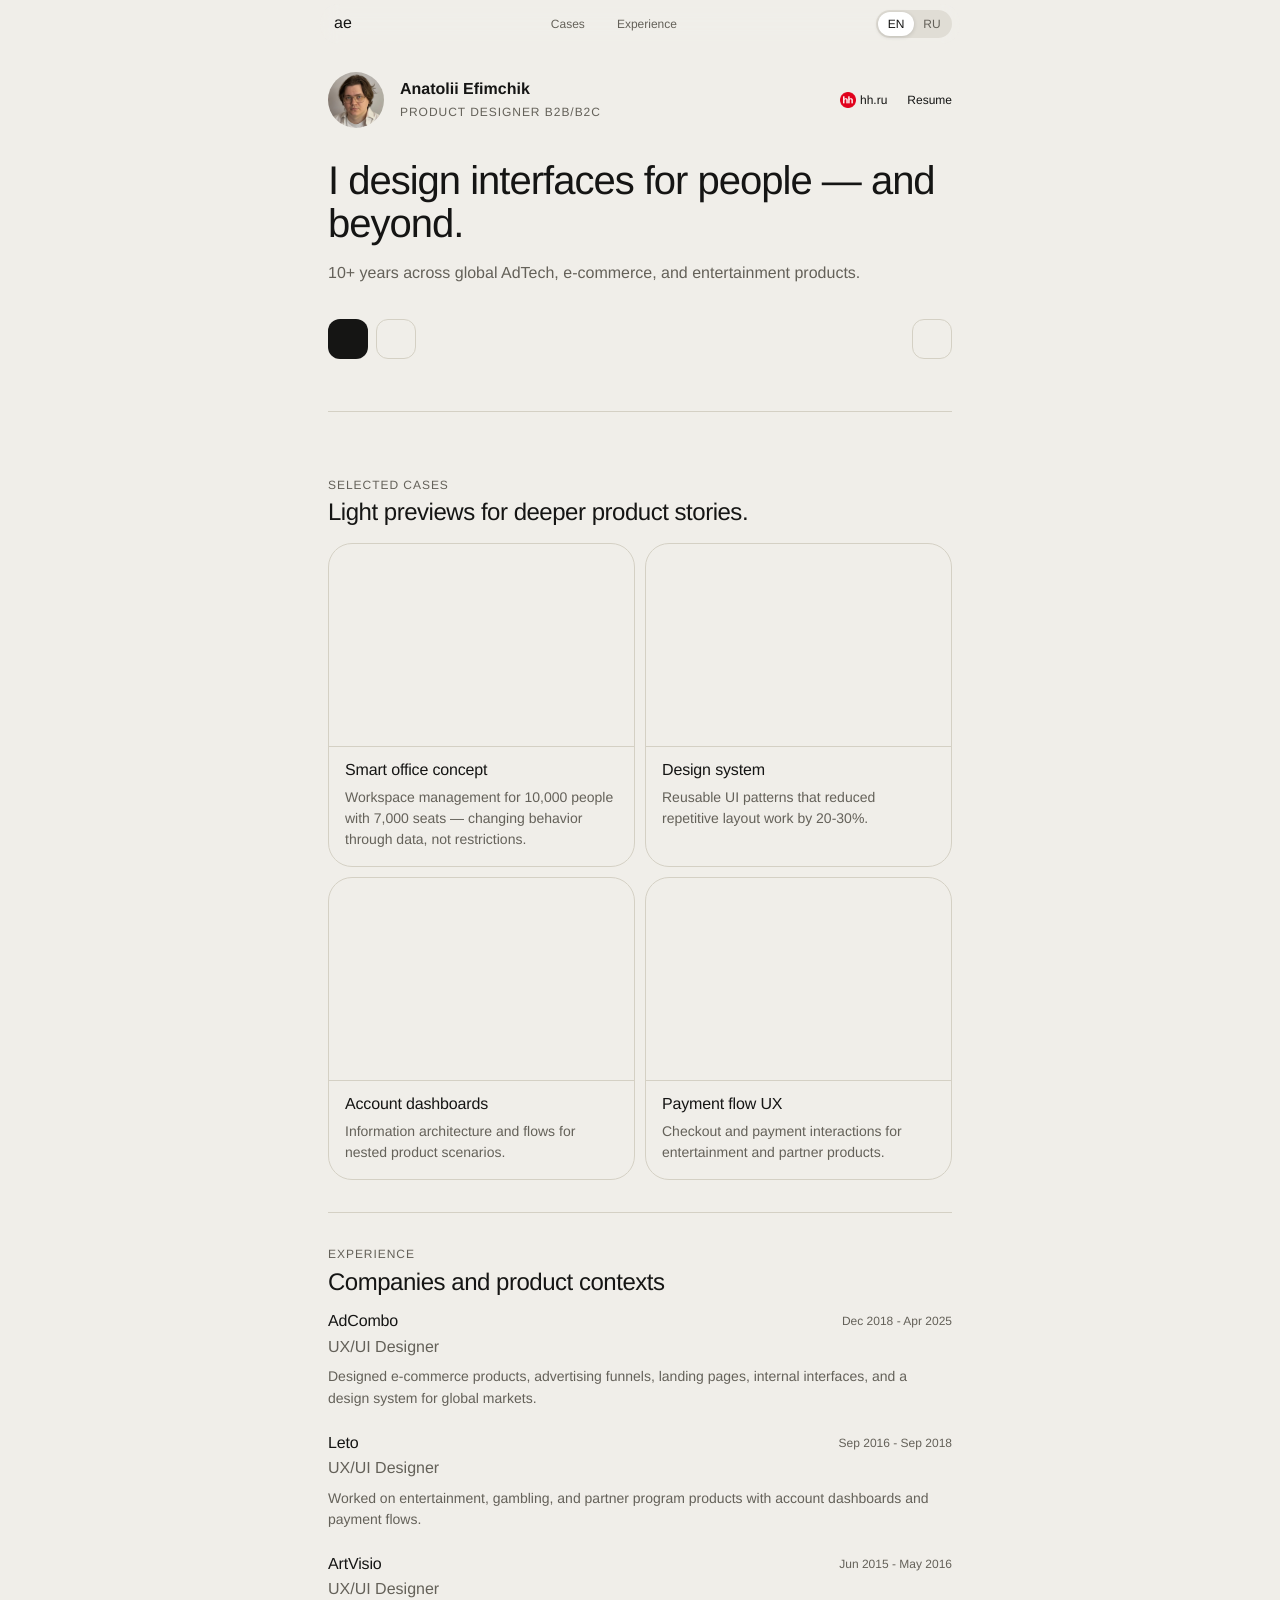
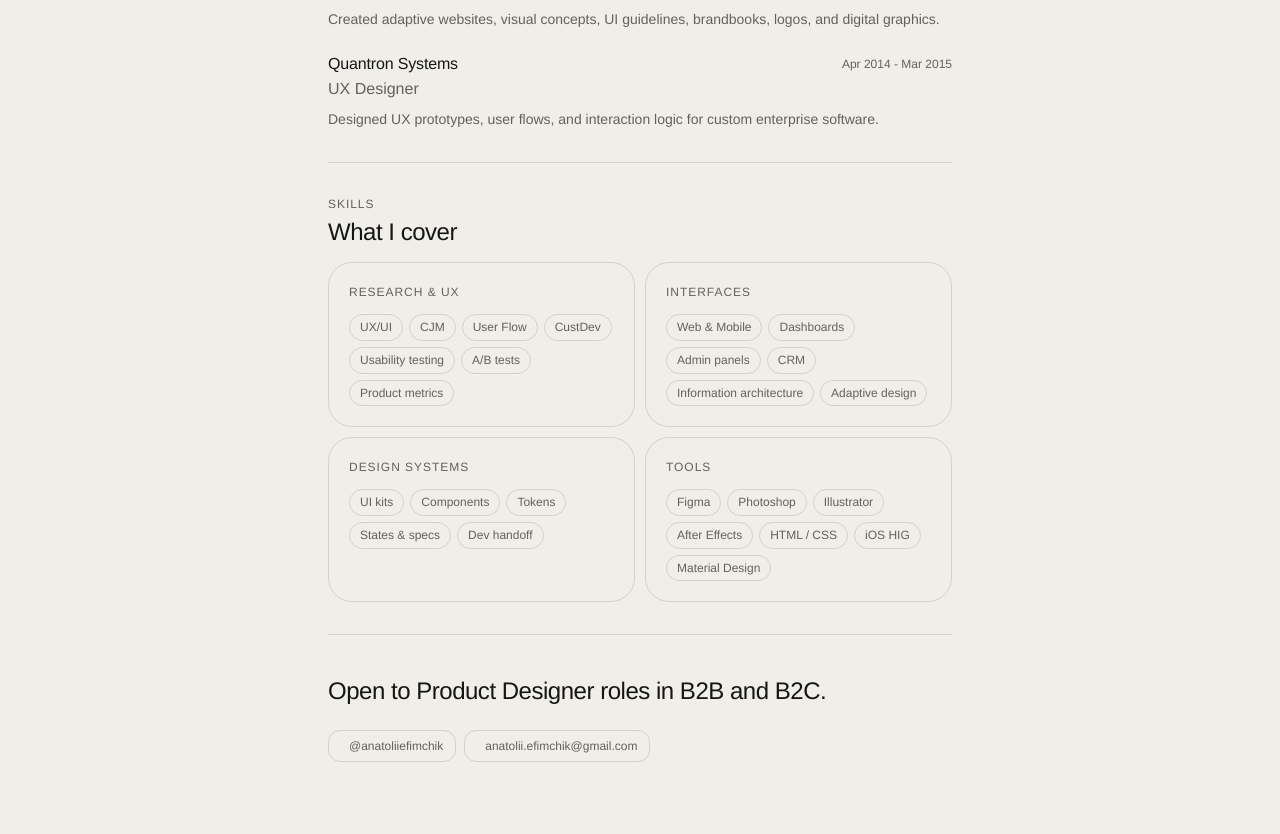
==== index.html @ 2717e151 "Initial portfolio site" ====
<!doctype html>
<html lang="en">
  <head>
    <meta charset="utf-8">
    <meta name="viewport" content="width=device-width, initial-scale=1">
    <meta name="description" content="Portfolio of Anatolii Efimchik, Product Designer for B2B and B2C products.">
    <title>Anatolii Efimchik - Product Designer</title>
    <link rel="icon" type="image/jpeg" href="./images/photo-small.jpg">
    <link rel="stylesheet" href="https://rsms.me/inter/inter.css">
    <link rel="stylesheet" href="https://cdn.hugeicons.com/font/hgi-stroke-rounded.css">
    <link rel="stylesheet" href="./styles.css">
  </head>
  <body>
    <header class="topbar">
      <div class="brand-group">
        <a class="brand" href="./index.html">ae</a>
      </div>
      <nav aria-label="Primary navigation">
        <a href="#cases" data-en="Cases" data-ru="Кейсы">Cases</a>
        <a href="#experience" data-en="Experience" data-ru="Опыт">Experience</a>
      </nav>
      <div class="lang-switch" aria-label="Language switcher">
        <label class="lang-pill">
          <input type="checkbox" class="lang-input">
          <span class="lang-pill-thumb"></span>
          <span class="lang-label active" id="lang-label-en">EN</span>
          <span class="lang-label" id="lang-label-ru">RU</span>
        </label>
      </div>
    </header>

    <main class="page" id="top">
      <section class="hero">
        <div class="hero-identity">
          <img class="hero-avatar" src="./images/photo-small.jpg" alt="Anatolii Efimchik">
          <div>
            <p class="hero-name" data-en="Anatolii Efimchik" data-ru="Анатолий Ефимчик">Anatolii Efimchik</p>
            <p class="eyebrow" data-en="Product Designer B2B/B2C" data-ru="Product Designer B2B/B2C">Product Designer B2B/B2C</p>
          </div>
          <div class="hero-links">
            <a class="resume-link" href="https://hh.ru/resume/1e203f9eff101777c90039ed1f7a636f473846" target="_blank" rel="noopener"><img class="btn-icon" src="./images/min-hh-red.png" alt="hh.ru">hh.ru</a>
            <a class="resume-link" href="./resume/Resume_Efimchik_EN.pdf" data-en-href="./resume/Resume_Efimchik_EN.pdf" data-ru-href="./resume/Resume_Efimchik_RU.pdf" target="_blank" rel="noopener"><i class="hgi-stroke hgi-pdf-02" aria-hidden="true"></i>Resume</a>
          </div>
        </div>
        <h1
          data-en="I design interfaces for people — and beyond."
          data-ru="Я создаю интерфейсы для людей — и не только."
        >
          I design interfaces for people — and beyond.
        </h1>
        <p
          class="lead"
          data-en="10+ years across global AdTech, e-commerce, and entertainment products."
          data-ru="10+ лет в глобальных продуктах AdTech, e-commerce и entertainment."
        >
          10+ years across global AdTech, e-commerce, and entertainment products.
        </p>
        <div class="actions">
          <a class="button primary" href="https://t.me/anatoliiefimchik" target="_blank" rel="noopener" aria-label="Telegram"><i class="hgi-stroke hgi-telegram"></i></a>
          <a class="button secondary" href="mailto:anatolii.efimchik@gmail.com" target="_blank" rel="noopener" aria-label="Email"><i class="hgi-stroke hgi-mail-01"></i></a>
          <a class="button secondary behance" href="https://www.behance.net/anatoliiefimchik" target="_blank" rel="noopener" aria-label="Behance"><i class="hgi-stroke hgi-behance-01"></i></a>
        </div>
      </section>

      <section class="section" id="cases">
        <div class="section-head">
          <p class="eyebrow" data-en="Selected cases" data-ru="Избранные кейсы">Selected cases</p>
          <h2 data-en="Light previews for deeper product stories." data-ru="Легкие превью для подробных продуктовых историй.">Light previews for deeper product stories.</h2>
        </div>

        <div class="bento-grid">
          <a class="bento-card js-reveal" href="./cases/myoffice.html">
            <div class="bento-img"></div>
            <div class="bento-body">
              <h3 class="bento-title" data-en="Smart office concept" data-ru="Концепт смарт-офиса">Smart office concept</h3>
              <p class="bento-desc" data-en="Workspace management for 10,000 people with 7,000 seats — changing behavior through data, not restrictions." data-ru="Управление рабочим пространством для 10 000 человек при 7 000 мест — меняем поведение через данные, а не запреты.">Workspace management for 10,000 people with 7,000 seats — changing behavior through data, not restrictions.</p>
            </div>
          </a>

          <a class="bento-card js-reveal" href="./cases/design-system.html">
            <div class="bento-img"></div>
            <div class="bento-body">
              <h3 class="bento-title" data-en="Design system" data-ru="Дизайн-система">Design system</h3>
              <p class="bento-desc" data-en="Reusable UI patterns that reduced repetitive layout work by 20-30%." data-ru="Переиспользуемые UI-паттерны, которые сократили подготовку типовых макетов на 20-30%.">Reusable UI patterns that reduced repetitive layout work by 20-30%.</p>
            </div>
          </a>

          <a class="bento-card js-reveal" href="./cases/account-dashboard.html">
            <div class="bento-img"></div>
            <div class="bento-body">
              <h3 class="bento-title" data-en="Account dashboards" data-ru="Личные кабинеты">Account dashboards</h3>
              <p class="bento-desc" data-en="Information architecture and flows for nested product scenarios." data-ru="Информационная архитектура и сценарии для интерфейсов с глубокой вложенностью.">Information architecture and flows for nested product scenarios.</p>
            </div>
          </a>

          <a class="bento-card js-reveal" href="./cases/payment-flow.html">
            <div class="bento-img"></div>
            <div class="bento-body">
              <h3 class="bento-title" data-en="Payment flow UX" data-ru="Платежные сценарии">Payment flow UX</h3>
              <p class="bento-desc" data-en="Checkout and payment interactions for entertainment and partner products." data-ru="Checkout и платежные взаимодействия для entertainment и партнерских продуктов.">Checkout and payment interactions for entertainment and partner products.</p>
            </div>
          </a>
        </div>
      </section>


      <section class="section" id="experience">
        <div class="section-head">
          <p class="eyebrow" data-en="Experience" data-ru="Опыт">Experience</p>
          <h2 data-en="Companies and product contexts" data-ru="Компании и продуктовые контексты">Companies and product contexts</h2>
        </div>

        <div class="timeline">
          <article class="job js-reveal">
            <div class="job-top">
              <h3>AdCombo</h3>
              <p data-en="Dec 2018 - Apr 2025" data-ru="Декабрь 2018 - Апрель 2025">Dec 2018 - Apr 2025</p>
            </div>
            <p data-en="UX/UI Designer" data-ru="UX/UI-дизайнер">UX/UI Designer</p>
            <p
              data-en="Designed e-commerce products, advertising funnels, landing pages, internal interfaces, and a design system for global markets."
              data-ru="Проектировал e-commerce продукты, рекламные воронки, лендинги, внутренние интерфейсы и дизайн-систему для международных рынков."
            >
              Designed e-commerce products, advertising funnels, landing pages, internal interfaces, and a design system for global markets.
            </p>
          </article>

          <article class="job js-reveal">
            <div class="job-top">
              <h3 data-en="Leto" data-ru="Лето">Leto</h3>
              <p data-en="Sep 2016 - Sep 2018" data-ru="Сентябрь 2016 - Сентябрь 2018">Sep 2016 - Sep 2018</p>
            </div>
            <p data-en="UX/UI Designer" data-ru="UX/UI-дизайнер">UX/UI Designer</p>
            <p data-en="Worked on entertainment, gambling, and partner program products with account dashboards and payment flows." data-ru="Работал с entertainment, gambling и партнерскими продуктами, личными кабинетами и платежными сценариями.">Worked on entertainment, gambling, and partner program products with account dashboards and payment flows.</p>
          </article>

          <article class="job js-reveal">
            <div class="job-top">
              <h3>ArtVisio</h3>
              <p data-en="Jun 2015 - May 2016" data-ru="Июнь 2015 - Май 2016">Jun 2015 - May 2016</p>
            </div>
            <p data-en="UX/UI Designer" data-ru="UX/UI-дизайнер">UX/UI Designer</p>
            <p data-en="Created adaptive websites, visual concepts, UI guidelines, brandbooks, logos, and digital graphics." data-ru="Создавал адаптивные сайты, визуальные концепции, UI-гайдлайны, брендбуки, логотипы и цифровую графику.">Created adaptive websites, visual concepts, UI guidelines, brandbooks, logos, and digital graphics.</p>
          </article>

          <article class="job js-reveal">
            <div class="job-top">
              <h3>Quantron Systems</h3>
              <p data-en="Apr 2014 - Mar 2015" data-ru="Апрель 2014 - Март 2015">Apr 2014 - Mar 2015</p>
            </div>
            <p data-en="UX Designer" data-ru="UX-дизайнер">UX Designer</p>
            <p data-en="Designed UX prototypes, user flows, and interaction logic for custom enterprise software." data-ru="Проектировал UX-прототипы, User Flow и логику взаимодействия для сложного ПО на заказ.">Designed UX prototypes, user flows, and interaction logic for custom enterprise software.</p>
          </article>
        </div>
      </section>

      <section class="section" id="skills">
        <div class="section-head">
          <p class="eyebrow" data-en="Skills" data-ru="Навыки">Skills</p>
          <h2 data-en="What I cover" data-ru="Что закрываю">What I cover</h2>
        </div>
        <div class="bento-grid">
          <div class="bento-card bento-card--text js-reveal">
            <div class="bento-body">
              <span class="bento-eyebrow" data-en="Research & UX" data-ru="Research & UX">Research & UX</span>
              <div class="skill-tags">
                <span class="skill-tag">UX/UI</span>
                <span class="skill-tag">CJM</span>
                <span class="skill-tag">User Flow</span>
                <span class="skill-tag">CustDev</span>
                <span class="skill-tag">Usability testing</span>
                <span class="skill-tag">A/B tests</span>
                <span class="skill-tag">Product metrics</span>
              </div>
            </div>
          </div>

          <div class="bento-card bento-card--text js-reveal">
            <div class="bento-body">
              <span class="bento-eyebrow" data-en="Interfaces" data-ru="Интерфейсы">Interfaces</span>
              <div class="skill-tags">
                <span class="skill-tag">Web & Mobile</span>
                <span class="skill-tag">Dashboards</span>
                <span class="skill-tag">Admin panels</span>
                <span class="skill-tag">CRM</span>
                <span class="skill-tag">Information architecture</span>
                <span class="skill-tag">Adaptive design</span>
              </div>
            </div>
          </div>

          <div class="bento-card bento-card--text js-reveal">
            <div class="bento-body">
              <span class="bento-eyebrow" data-en="Design Systems" data-ru="Дизайн-системы">Design Systems</span>
              <div class="skill-tags">
                <span class="skill-tag">UI kits</span>
                <span class="skill-tag">Components</span>
                <span class="skill-tag">Tokens</span>
                <span class="skill-tag">States & specs</span>
                <span class="skill-tag">Dev handoff</span>
              </div>
            </div>
          </div>

          <div class="bento-card bento-card--text js-reveal">
            <div class="bento-body">
              <span class="bento-eyebrow" data-en="Tools" data-ru="Инструменты">Tools</span>
              <div class="skill-tags">
                <span class="skill-tag">Figma</span>
                <span class="skill-tag">Photoshop</span>
                <span class="skill-tag">Illustrator</span>
                <span class="skill-tag">After Effects</span>
                <span class="skill-tag">HTML / CSS</span>
                <span class="skill-tag">iOS HIG</span>
                <span class="skill-tag">Material Design</span>
              </div>
            </div>
          </div>
        </div>
      </section>

      <section class="section contact" id="contact">
        <h2 class="js-reveal" data-en="Open to Product Designer roles in B2B and B2C." data-ru="Открыт к роли продуктового дизайнера в B2B и B2C.">Open to Product Designer roles in B2B and B2C.</h2>
        <div class="contact-links">
          <a href="https://t.me/anatoliiefimchik" target="_blank" rel="noopener"><i class="hgi-stroke hgi-telegram" aria-hidden="true"></i>@anatoliiefimchik</a>
          <a href="mailto:anatolii.efimchik@gmail.com" target="_blank" rel="noopener"><i class="hgi-stroke hgi-mail-01" aria-hidden="true"></i>anatolii.efimchik@gmail.com</a>
        </div>
      </section>
    </main>

    <script src="./lang.js"></script>
    <script src="./nav.js"></script>
    <script src="./animate.js"></script>
  </body>
</html>
---- styles.css ----
:root {
  --background: #F0EEE9;
  --foreground: #151514;
  --muted: #646159;
  --line: #d4d0c4;
  --accent: #4E6CFF;
  --ease-out-expo: cubic-bezier(0.16, 1, 0.3, 1);
}

* {
  box-sizing: border-box;
}

::selection {
  background: var(--accent);
  color: #ffffff;
}

html {
  scroll-behavior: smooth;
}

body {
  margin: 0;
  background-color: var(--background);
  color: var(--foreground);
  font-family: Inter, Arial, Helvetica, sans-serif;
  font-feature-settings:
    "cv01" 1,
    "cv02" 1,
    "cv03" 1,
    "cv04" 1,
    "cv05" 1,
    "cv06" 1,
    "cv08" 1,
    "cv09" 1,
    "cv10" 1,
    "cv11" 1,
    "cv12" 1,
    "cv13" 1,
    "calt" 1;
  font-kerning: normal;
  font-optical-sizing: auto;
  text-rendering: geometricPrecision;
}

a {
  color: inherit;
  text-decoration: none;
}

.topbar,
.page {
  width: min(100% - 16px, 640px);
  margin-right: auto;
  margin-left: auto;
}

.topbar {
  position: sticky;
  top: 4px;
  z-index: 10;
  display: grid;
  grid-template-columns: auto 1fr auto;
  gap: 12px;
  align-items: center;
  border-radius: 999px;
  background: rgba(240, 238, 233, 0.6);
  padding: 4px 8px;
  backdrop-filter: blur(8px);
}

.brand-group {
  display: flex;
  align-items: center;
  gap: 8px;
  padding-left: 6px;
}

.hero-identity {
  display: flex;
  align-items: center;
  gap: 16px;
  margin-bottom: 32px;
}

.hero-avatar {
  width: 56px;
  height: 56px;
  border-radius: 50%;
  object-fit: cover;
  object-position: center top;
  flex-shrink: 0;
}

.hero-identity .hero-name {
  margin-bottom: 0px;
}

.hero-identity .eyebrow {
  margin-bottom: 0;
}

.hero-links {
  display: flex;
  gap: 16px;
  margin-left: auto;
  align-items: center;
}

.resume-link {
  display: inline-flex;
  align-items: center;
  gap: 4px;
  color: var(--foreground);
  font-size: 12px;
  font-weight: 400;
}

.brand {
  font-size: 16px;
  font-weight: 400;
  transition: color 0.2s ease;
}

.button span {
  font-size: inherit;
  color: inherit;
  line-height: inherit;
}

.button.small {
  min-height: 32px;
  padding: 0 8px;
  font-size: 12px;
  gap: 4px;
}

.btn-icon {
  width: 16px;
  height: 16px;
  display: block;
  flex-shrink: 0;
}

.button .hgi-stroke,
.resume-link .hgi-stroke,
.contact-links a .hgi-stroke {
  font-size: 16px;
  line-height: 1;
}

nav,
.lang-switch,
.actions,
.contact-links {
  display: flex;
  gap: 8px;
}

nav {
  justify-content: center;
}

nav a,
.button,
.contact-links a {
  display: inline-flex;
  gap: 8px;
  min-height: 32px;
  align-items: center;
  justify-content: center;
  border: 0;
  border-radius: 12px;
  padding: 0 12px;
  background: transparent;
  color: var(--muted);
  font: inherit;
  font-size: 12px;
  font-weight: 400;
  cursor: pointer;
  transition: color 0.2s ease, background-color 0.2s ease, border-color 0.2s ease;
}

.lang-switch {
  justify-content: flex-end;
  align-items: center;
}

.lang-label {
  font-size: 12px;
  font-weight: 400;
  color: var(--muted);
  transition: color 0.2s ease;
  user-select: none;
}

.lang-label.active {
  color: var(--foreground);
}

.lang-pill {
  position: relative;
  display: inline-flex;
  align-items: center;
  background: #e0ddd5;
  border-radius: 999px;
  padding: 2px;
  cursor: pointer;
  user-select: none;
}

.lang-input {
  display: none;
}

.lang-pill-thumb {
  position: absolute;
  top: 2px;
  left: 2px;
  width: calc(50% - 2px);
  height: calc(100% - 4px);
  background: #ffffff;
  border-radius: 999px;
  box-shadow: 0 1px 4px rgba(0, 0, 0, 0.15);
  transition: transform 0.2s ease;
  pointer-events: none;
}

.lang-input:checked ~ .lang-pill-thumb {
  transform: translateX(100%);
}

.lang-pill .lang-label {
  position: relative;
  z-index: 1;
  width: 36px;
  height: 24px;
  display: inline-flex;
  align-items: center;
  justify-content: center;
}

.page {
  padding: 32px 8px 72px;
}

.hero {
  padding: 0 0 52px;
}

.section {
  border-top: 1px solid var(--line);
  padding: 32px 0;
}

.hero-name {
  margin: 0 0 8px;
  color: var(--foreground);
  font-size: 16px;
  font-weight: 600;
}

.eyebrow {
  margin: 0 0 6px;
  color: var(--muted);
  font-size: 12px;
  font-weight: 400;
  text-transform: uppercase;
  letter-spacing: 0.08em;
}

h1,
h2,
h3,
p {
  margin-top: 0;
}

p,
li {
  text-wrap: pretty;
}

h1 {
  max-width: none;
  margin-bottom: 16px;
  font-size: clamp(24px, 6vw, 40px);
  font-weight: 500;
  line-height: 1.08;
  letter-spacing: -0.025em;
  text-wrap: none;
}

h2 {
  max-width: none;
  margin-bottom: 16px;
  font-size: clamp(20px, 4vw, 24px);
  font-weight: 500;
  line-height: 1.1;
  letter-spacing: -0.02em;
  text-wrap: balance;
}

h3 {
  margin-bottom: 8px;
  font-size: 16px;
  font-weight: 500;
  line-height: 1.2;
  letter-spacing: -0.01em;
  text-wrap: balance;
}

p,
li,
span {
  color: var(--muted);
  font-size: 16px;
  line-height: 1.55;
}

.lead {
  max-width: 38rem;
  font-size: 16px;
  line-height: 1.52;
}

.body-text {
  max-width: 38rem;
  font-size: 16px;
  line-height: 1.55;
}

.actions {
  flex-wrap: wrap;
  margin-top: 32px;
}

.actions .button {
  width: 40px;
  padding: 0;
  justify-content: center;
}

.actions .behance {
  margin-left: auto;
}

.button {
  min-height: 40px;
  padding: 0 16px 0 12px;
}

.primary {
  background: var(--foreground);
  color: var(--background);
  border: 1px solid transparent;
}

.secondary,
.contact-links a {
  border: 1px solid var(--line);
}

.section-head {
  margin-bottom: 16px;
}

.plain-list {
  border-top: 1px solid var(--line);
}

.timeline .job:last-child,
.plain-list li:last-child {
  border-bottom: none;
}

.timeline {
  display: flex;
  flex-direction: column;
  gap: 24px;
}

.job {
  padding: 0;
}

.job-top {
  display: flex;
  justify-content: space-between;
  gap: 16px;
  margin-bottom: 4px;
}

.job-top h3 {
  margin-bottom: 0;
}

.job-top p {
  flex: 0 0 auto;
  margin-bottom: 0;
  font-size: 12px;
}

.job > p:not(:last-child) {
  margin-bottom: 6px;
}

.job > p:last-child {
  margin-bottom: 0;
  font-size: 14px;
}

.plain-list {
  margin: 0;
  padding: 0;
  list-style: none;
}

.plain-list li {
  border-bottom: 1px solid var(--line);
  padding: 16px 0;
}

#cases {
  padding-top: 64px;
}

.contact {
  padding-top: 44px;
  padding-bottom: 0;
}

.contact h2 {
  max-width: none;
}

.contact-links {
  flex-wrap: wrap;
  margin-top: 24px;
}

.brand:hover {
  color: var(--accent);
}

nav a:hover,
nav a[aria-current="true"] {
  color: var(--foreground);
}

.button.primary:hover {
  background-color: var(--accent);
}

.button.secondary:hover,
.contact-links a:hover {
  border-color: var(--muted);
  color: var(--foreground);
}

.resume-link {
  transition: opacity 0.2s ease;
}

.resume-link:hover {
  opacity: 0.7;
}

.button:active {
  transform: scale(0.98);
}

:focus-visible {
  outline: 2px solid var(--accent);
  outline-offset: 2px;
  border-radius: 8px;
}

.case-page-hero {
  border-top: 1px solid var(--line);
  padding-top: 64px;
}

/* ─── Keyframes ─── */

@keyframes fade-up {
  from {
    opacity: 0;
    transform: translateY(14px);
  }
  to {
    opacity: 1;
    transform: translateY(0);
  }
}

@keyframes fade-in {
  from { opacity: 0; }
  to { opacity: 1; }
}

/* ─── Page-load sequence ─── */

.topbar {
  animation: fade-in 500ms var(--ease-out-expo) both;
}

.hero-identity {
  animation: fade-up 600ms var(--ease-out-expo) both;
}

.hero h1 {
  animation: fade-up 600ms var(--ease-out-expo) 100ms both;
}

.hero .lead {
  animation: fade-up 600ms var(--ease-out-expo) 200ms both;
}

.hero .actions {
  animation: fade-up 600ms var(--ease-out-expo) 300ms both;
}

.case-page-hero .eyebrow {
  animation: fade-up 600ms var(--ease-out-expo) both;
}

.case-page-hero h1 {
  animation: fade-up 600ms var(--ease-out-expo) 100ms both;
}

.case-page-hero .lead {
  animation: fade-up 600ms var(--ease-out-expo) 200ms both;
}

.case-page-hero .case-meta {
  animation: fade-up 600ms var(--ease-out-expo) 300ms both;
}

/* ─── Scroll reveals ─── */

.js-reveal {
  opacity: 0;
  transform: translateY(12px);
  transition: opacity 500ms var(--ease-out-expo), transform 500ms var(--ease-out-expo);
}

.js-reveal.is-visible {
  opacity: 1;
  transform: translateY(0);
}


@media (prefers-reduced-motion: reduce) {
  *,
  *::before,
  *::after {
    transition-duration: 0.01ms !important;
    animation-duration: 0.01ms !important;
  }

  .js-reveal {
    opacity: 1;
    transform: none;
    transition: none;
  }
}

/* ─── Case page components ─── */

.case-meta {
  display: grid;
  grid-template-columns: auto 1fr;
  gap: 10px 24px;
  align-items: baseline;
  margin: 28px 0 32px;
  padding: 0;
}

.case-meta dt {
  margin: 0;
  padding: 0;
  color: var(--muted);
  font-size: 12px;
  font-weight: 400;
  text-transform: uppercase;
  letter-spacing: 0.08em;
  line-height: 1.55;
}

.case-meta dd {
  margin: 0;
  padding: 0;
  color: var(--foreground);
  font-size: 14px;
  line-height: 1.55;
}

.case-table {
  width: 100%;
  border-collapse: collapse;
  margin: 16px 0 24px;
}

.case-table th {
  text-align: left;
  font-size: 12px;
  font-weight: 400;
  color: var(--muted);
  text-transform: uppercase;
  letter-spacing: 0.06em;
  padding: 8px 16px 8px 0;
  border-bottom: 1px solid var(--line);
}

.case-table td {
  vertical-align: top;
  font-size: 14px;
  color: var(--muted);
  line-height: 1.55;
  padding: 10px 16px 10px 0;
  border-bottom: 1px solid var(--line);
}

.case-table tr:last-child td {
  border-bottom: none;
}

.case-table td:first-child {
  padding-right: 24px;
  color: var(--foreground);
  font-size: 14px;
}

.callout {
  border: 1px solid var(--line);
  padding: 16px 20px;
  margin: 20px 0;
  border-radius: 12px;
}

.callout p {
  font-size: 16px;
  line-height: 1.55;
  margin-bottom: 8px;
}

.callout p:last-child {
  margin-bottom: 0;
}

.callout-title {
  color: var(--foreground);
  font-weight: 500;
}

.callout-key {
  color: var(--foreground);
  font-weight: 500;
  font-size: 14px;
}

.callout-quote {
  font-size: 12px;
  color: var(--muted);
  font-style: italic;
  padding-top: 4px;
  border-top: 1px solid var(--line);
  margin-top: 10px;
}

.case-excluded {
  font-size: 12px;
  color: var(--muted);
  opacity: 0.6;
  margin-bottom: 0;
}

.case-excluded::before {
  content: "// ";
}

.section > h3 {
  margin-top: 24px;
  margin-bottom: 12px;
}

/* ─── Case sticky nav ─── */

.case-page {
  padding-bottom: 100px;
}

.case-nav {
  position: fixed;
  bottom: 8px;
  left: 50%;
  transform: translateX(-50%);
  width: min(calc(100% - 16px), 640px);
  display: flex;
  justify-content: space-between;
  align-items: center;
  border-radius: 999px;
  background: rgba(240, 238, 233, 0.8);
  padding: 4px;
  backdrop-filter: blur(8px);
  z-index: 10;
}

.case-nav .button {
  background: transparent;
  border: none;
  min-height: 32px;
  padding: 0 12px;
  font-size: 12px;
  gap: 4px;
  transition: color 0.2s ease;
}

.case-nav .button:hover {
  color: var(--foreground);
}

.img-placeholder {
  width: 100%;
  aspect-ratio: 16 / 9;
  border: 1px dashed var(--muted);
  border-radius: 8px;
  display: flex;
  align-items: center;
  justify-content: center;
  margin: 24px 0;
  color: var(--muted);
  font-size: 12px;
  letter-spacing: 0.06em;
  text-transform: uppercase;
}

.hmw-list li {
  padding: 20px 0;
}

.hmw-list li p:first-child {
  color: var(--foreground);
  margin-bottom: 6px;
}

.hmw-list li p + p {
  font-size: 14px;
}

/* ─── Bento grid ─── */

.bento-grid {
  display: grid;
  grid-template-columns: 1fr 1fr;
  gap: 10px;
}

.bento-card {
  border: 1px solid var(--line);
  border-radius: 24px;
  overflow: hidden;
  display: flex;
  flex-direction: column;
  transition: border-color 0.2s ease;
}

a.bento-card:hover {
  border-color: var(--muted);
}

a.bento-card:hover .bento-title {
  color: var(--accent);
}

.bento-placeholder {
  grid-column: 1 / -1;
  border-style: dashed;
  opacity: 0.45;
  cursor: default;
}

.bento-placeholder .bento-img {
  aspect-ratio: 4 / 1;
}

.bento-img {
  width: 100%;
  aspect-ratio: 3 / 2;
  border-bottom: 1px solid var(--line);
  flex-shrink: 0;
}


.bento-body {
  padding: 14px 16px 16px;
  display: flex;
  flex-direction: column;
  flex: 1;
}

.bento-title {
  margin: 0 0 6px;
  font-size: 16px;
  font-weight: 500;
  line-height: 1.25;
  letter-spacing: -0.01em;
  color: var(--foreground);
  transition: color 0.2s ease;
}

.bento-desc {
  margin: 0;
  font-size: 14px;
  line-height: 1.5;
}

.bento-card--text .bento-body {
  padding: 20px;
}

.bento-eyebrow {
  display: block;
  color: var(--muted);
  font-size: 12px;
  font-weight: 400;
  text-transform: uppercase;
  letter-spacing: 0.08em;
  margin-bottom: 12px;
}

.skill-tags {
  display: flex;
  flex-wrap: wrap;
  gap: 6px;
}

.skill-tag {
  display: inline-flex;
  align-items: center;
  padding: 4px 10px;
  border: 1px solid var(--line);
  border-radius: 999px;
  font-size: 12px;
  color: var(--muted);
  line-height: 1.4;
}

.bento-grid .js-reveal:nth-child(2) { transition-delay: 70ms; }
.bento-grid .js-reveal:nth-child(3) { transition-delay: 140ms; }
.bento-grid .js-reveal:nth-child(4) { transition-delay: 210ms; }
.bento-grid .js-reveal:nth-child(5) { transition-delay: 280ms; }

@media (max-width: 560px) {
  .topbar {
    grid-template-columns: auto 1fr;
  }

  nav {
    justify-content: flex-end;
    flex-wrap: wrap;
  }

  .lang-switch {
    grid-column: 1 / -1;
    justify-content: flex-start;
  }

  .page {
    padding-top: 24px;
  }

  .hero {
    padding: 28px 0 36px;
  }

  .job-top {
    display: block;
  }

  .bento-grid {
    grid-template-columns: 1fr;
  }

  .bento-placeholder {
    grid-column: auto;
  }
}
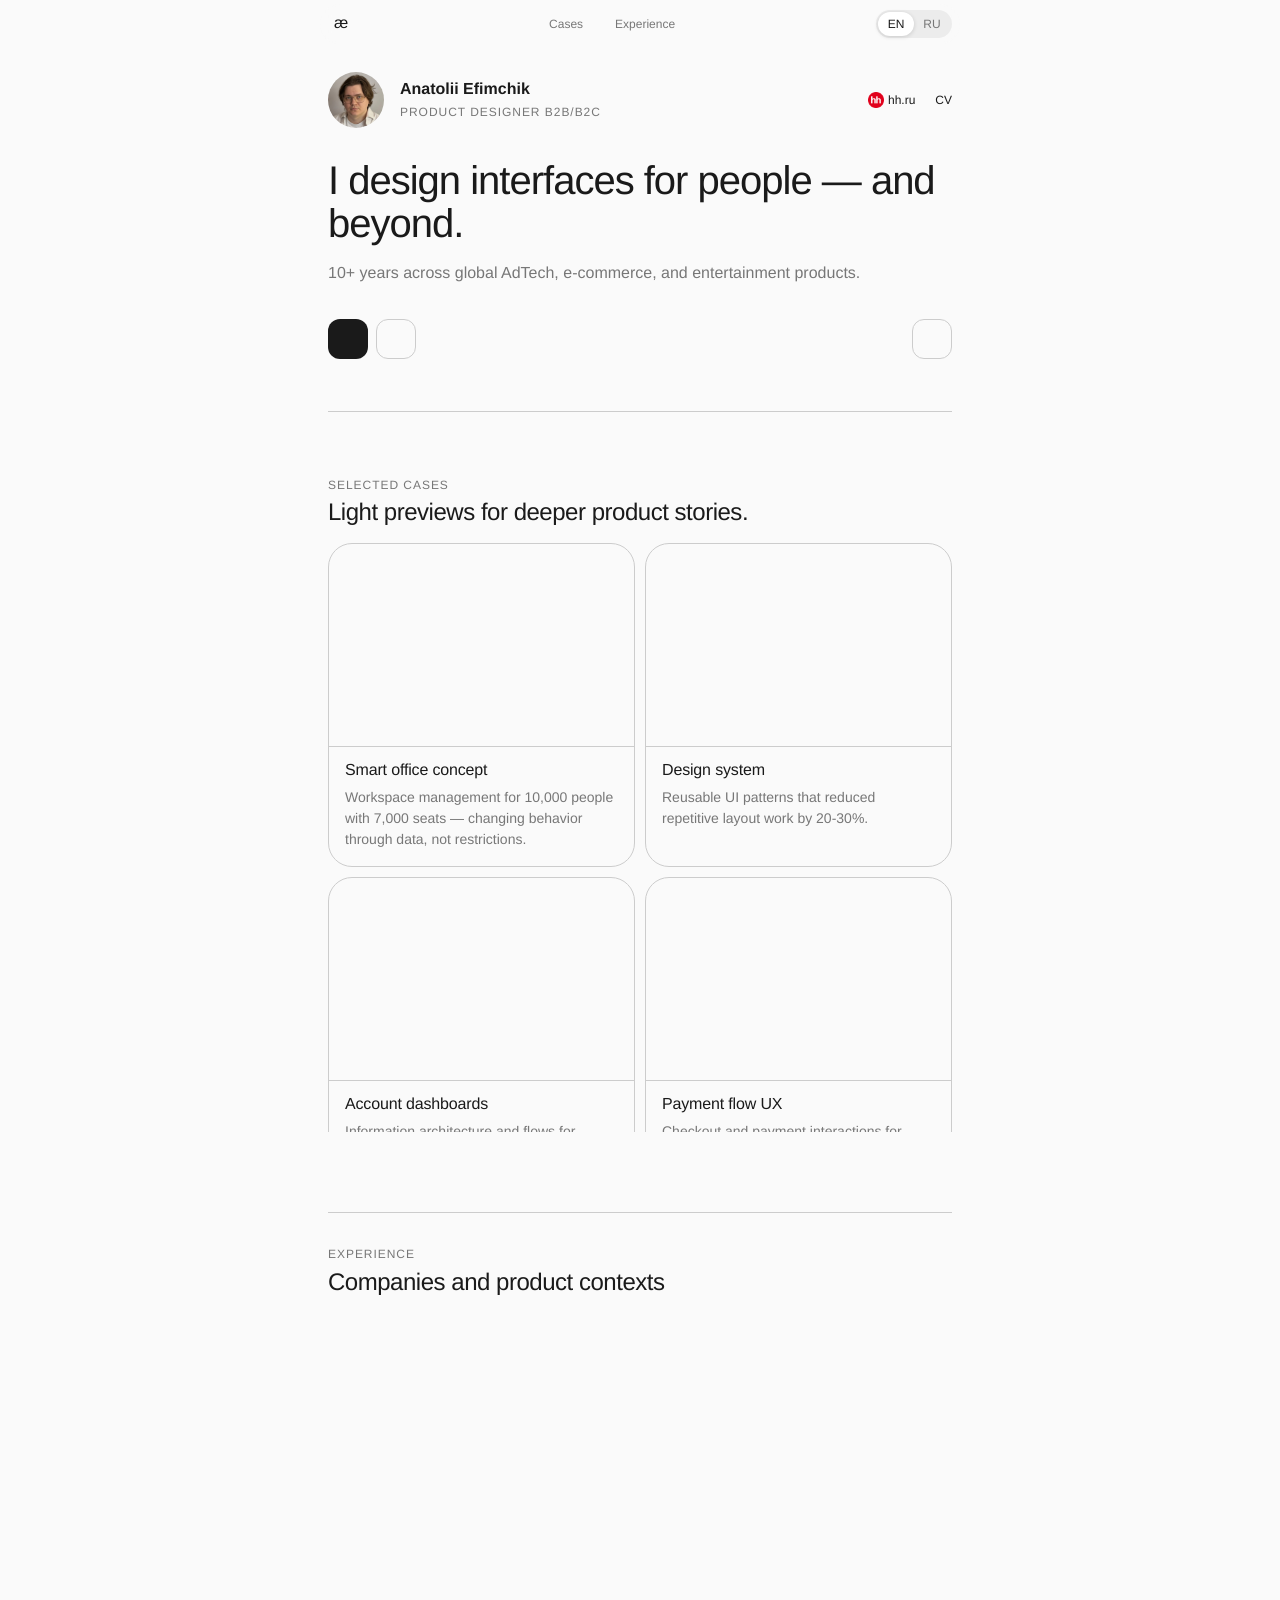
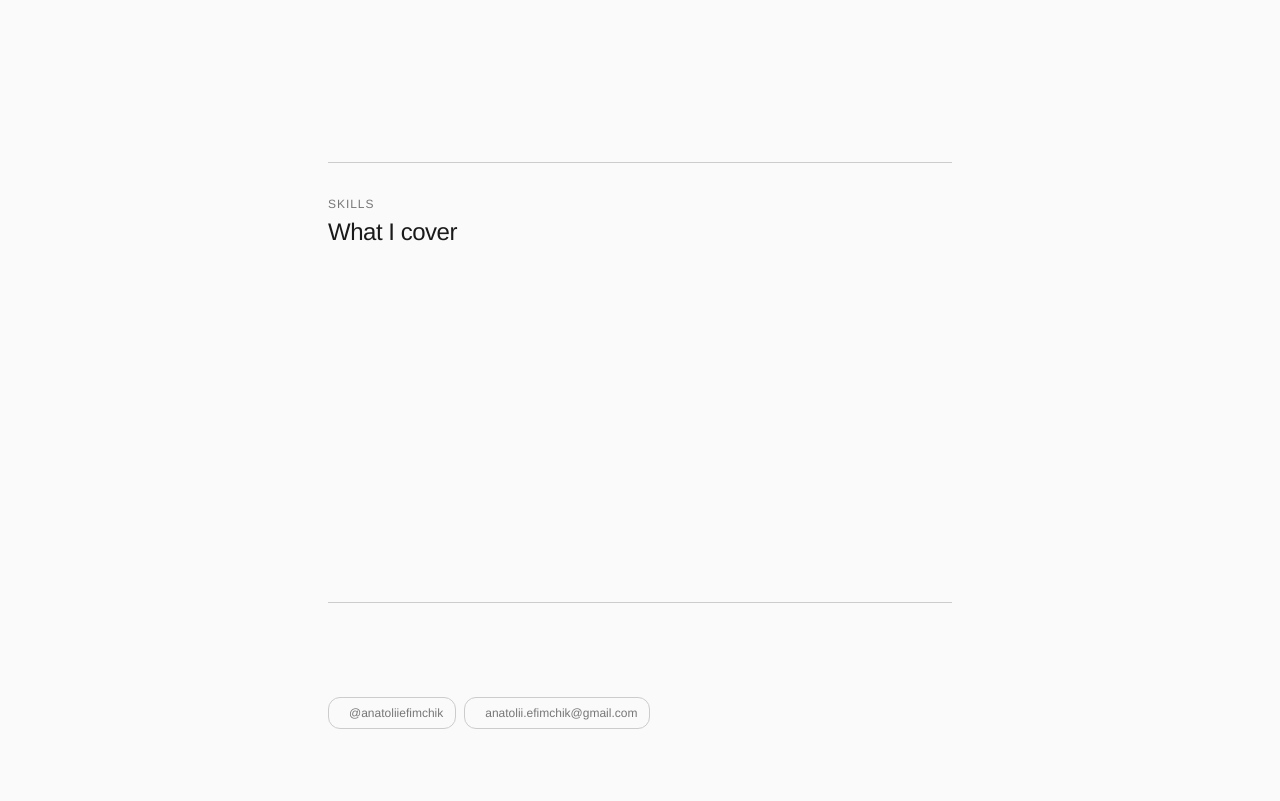
==== commit 69febff2: "Text, color, style change" ====
--- a/index.html
+++ b/index.html
@@ -13,7 +13,7 @@
   <body>
     <header class="topbar">
       <div class="brand-group">
-        <a class="brand" href="./index.html">ae</a>
+        <a class="brand" href="./index.html">æ</a>
       </div>
       <nav aria-label="Primary navigation">
         <a href="#cases" data-en="Cases" data-ru="Кейсы">Cases</a>
@@ -39,7 +39,7 @@
           </div>
           <div class="hero-links">
             <a class="resume-link" href="https://hh.ru/resume/1e203f9eff101777c90039ed1f7a636f473846" target="_blank" rel="noopener"><img class="btn-icon" src="./images/min-hh-red.png" alt="hh.ru">hh.ru</a>
-            <a class="resume-link" href="./resume/Resume_Efimchik_EN.pdf" data-en-href="./resume/Resume_Efimchik_EN.pdf" data-ru-href="./resume/Resume_Efimchik_RU.pdf" target="_blank" rel="noopener"><i class="hgi-stroke hgi-pdf-02" aria-hidden="true"></i>Resume</a>
+            <a class="resume-link" href="./resume/Resume_Efimchik_EN.pdf" data-en-href="./resume/Resume_Efimchik_EN.pdf" data-ru-href="./resume/Resume_Efimchik_RU.pdf" target="_blank" rel="noopener"><i class="hgi-stroke hgi-pdf-02" aria-hidden="true"></i>CV</a>
           </div>
         </div>
         <h1
@@ -196,8 +196,8 @@
                 <span class="skill-tag">UI kits</span>
                 <span class="skill-tag">Components</span>
                 <span class="skill-tag">Tokens</span>
+                <span class="skill-tag">Variables</span>
                 <span class="skill-tag">States & specs</span>
-                <span class="skill-tag">Dev handoff</span>
               </div>
             </div>
           </div>
@@ -207,12 +207,10 @@
               <span class="bento-eyebrow" data-en="Tools" data-ru="Инструменты">Tools</span>
               <div class="skill-tags">
                 <span class="skill-tag">Figma</span>
-                <span class="skill-tag">Photoshop</span>
-                <span class="skill-tag">Illustrator</span>
-                <span class="skill-tag">After Effects</span>
+                <span class="skill-tag">Adobe Creative Suite</span>
                 <span class="skill-tag">HTML / CSS</span>
-                <span class="skill-tag">iOS HIG</span>
-                <span class="skill-tag">Material Design</span>
+                <span class="skill-tag">iOS</span>
+                <span class="skill-tag">Android</span>
               </div>
             </div>
           </div>
--- a/styles.css
+++ b/styles.css
@@ -1,8 +1,8 @@
 :root {
-  --background: #F0EEE9;
-  --foreground: #151514;
-  --muted: #646159;
-  --line: #d4d0c4;
+  --background: #fafafa;
+  --foreground: #1a1a1a;
+  --muted: #777777;
+  --line: #cccccc;
   --accent: #4E6CFF;
   --ease-out-expo: cubic-bezier(0.16, 1, 0.3, 1);
 }
@@ -13,7 +13,7 @@
 
 ::selection {
   background: var(--accent);
-  color: #ffffff;
+  color: #1a1a1a;
 }
 
 html {
@@ -65,7 +65,7 @@
   gap: 12px;
   align-items: center;
   border-radius: 999px;
-  background: rgba(240, 238, 233, 0.6);
+  background: rgba(250, 250, 250, 0.4);
   padding: 4px 8px;
   backdrop-filter: blur(8px);
 }
@@ -119,7 +119,7 @@
 
 .brand {
   font-size: 16px;
-  font-weight: 400;
+  font-weight: 500;
   transition: color 0.2s ease;
 }
 
@@ -203,7 +203,7 @@
   position: relative;
   display: inline-flex;
   align-items: center;
-  background: #e0ddd5;
+  background: #ececec;
   border-radius: 999px;
   padding: 2px;
   cursor: pointer;
@@ -702,7 +702,7 @@
   justify-content: space-between;
   align-items: center;
   border-radius: 999px;
-  background: rgba(240, 238, 233, 0.8);
+  background: rgba(250, 250, 250, 0.4);
   padding: 4px;
   backdrop-filter: blur(8px);
   z-index: 10;
